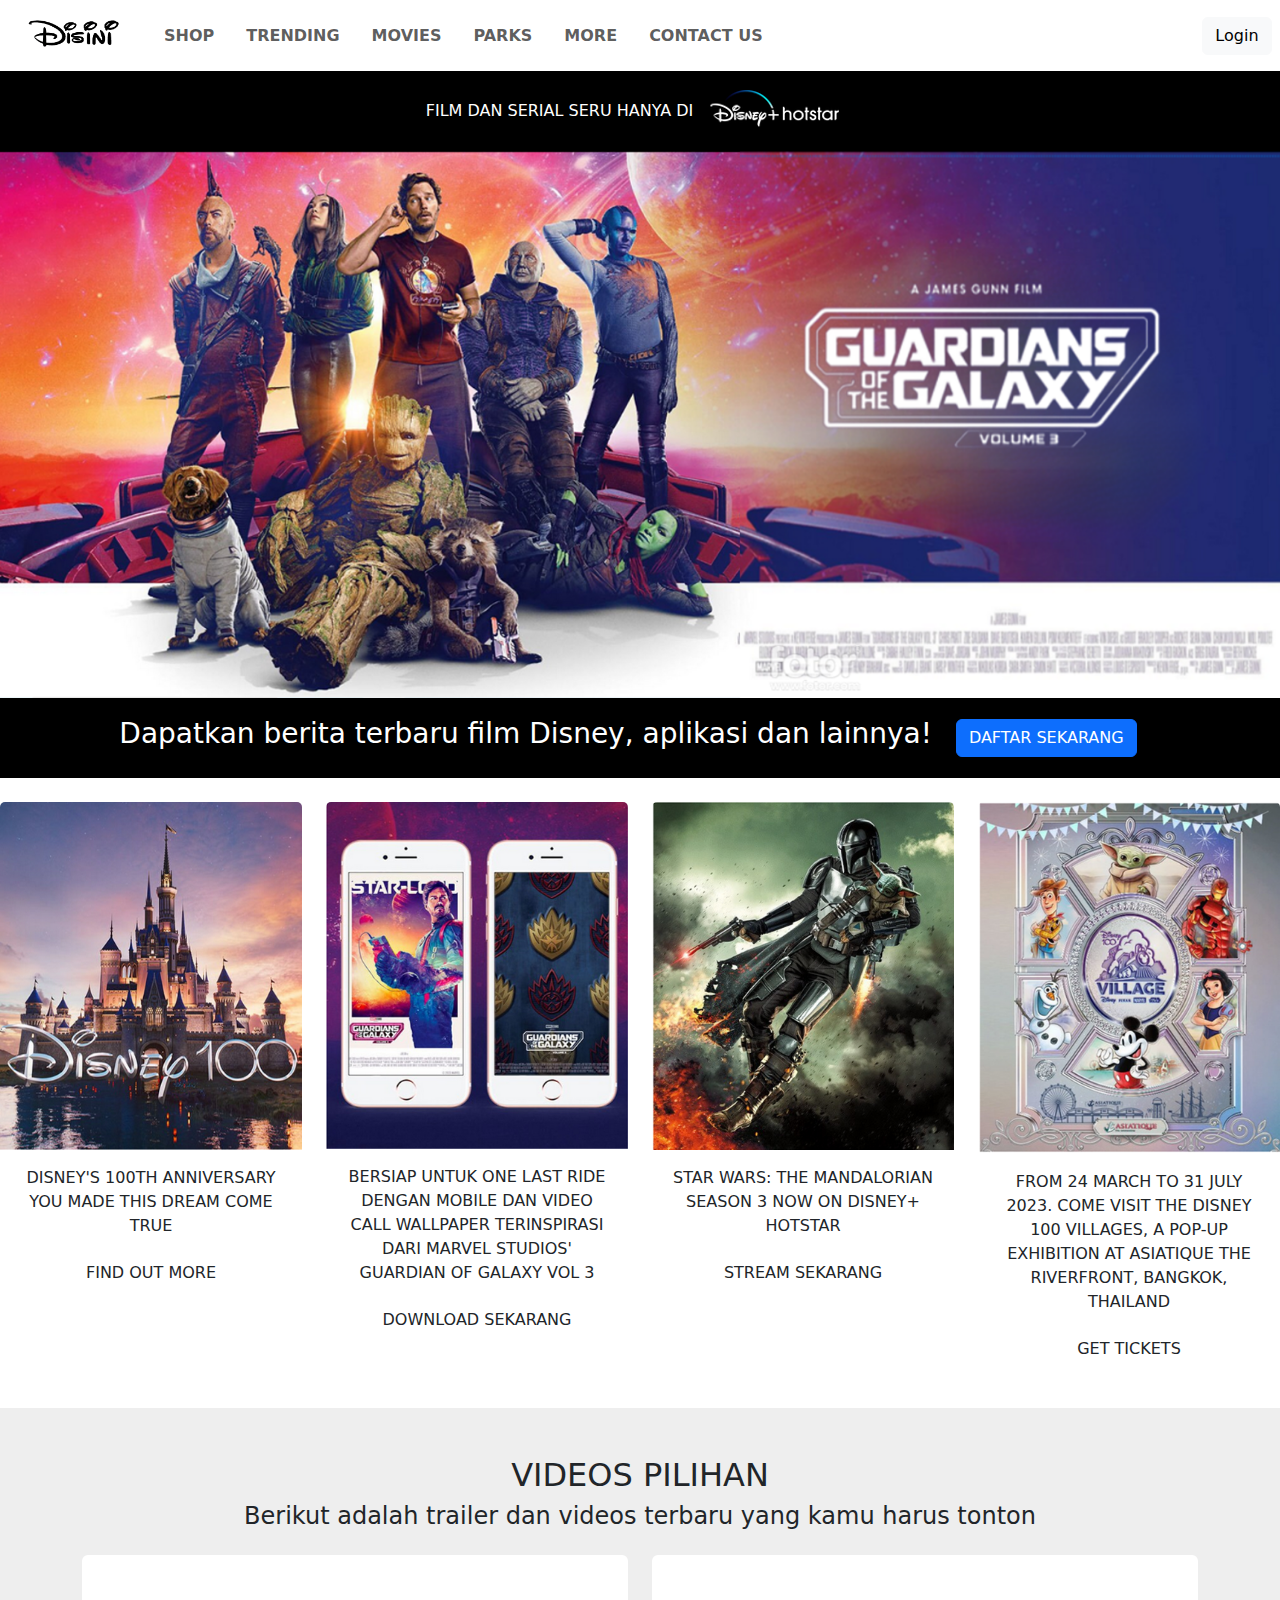
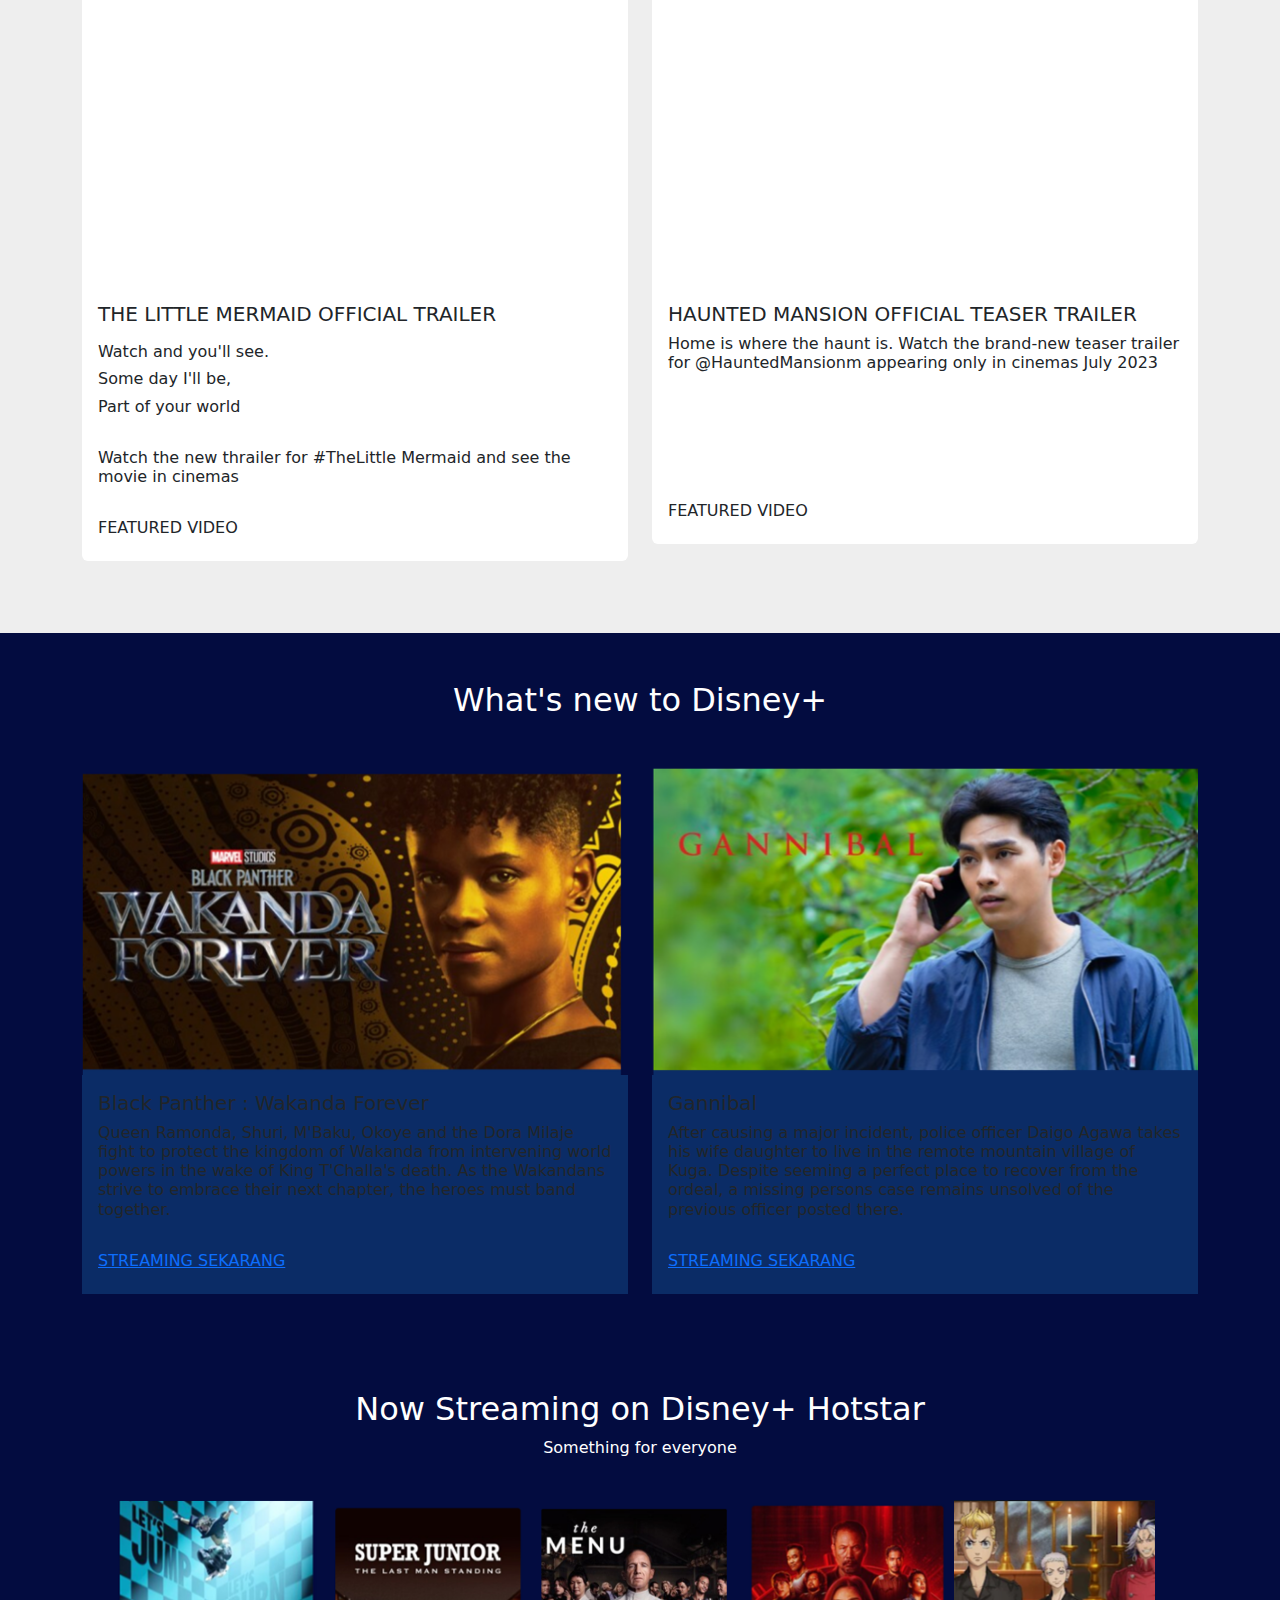
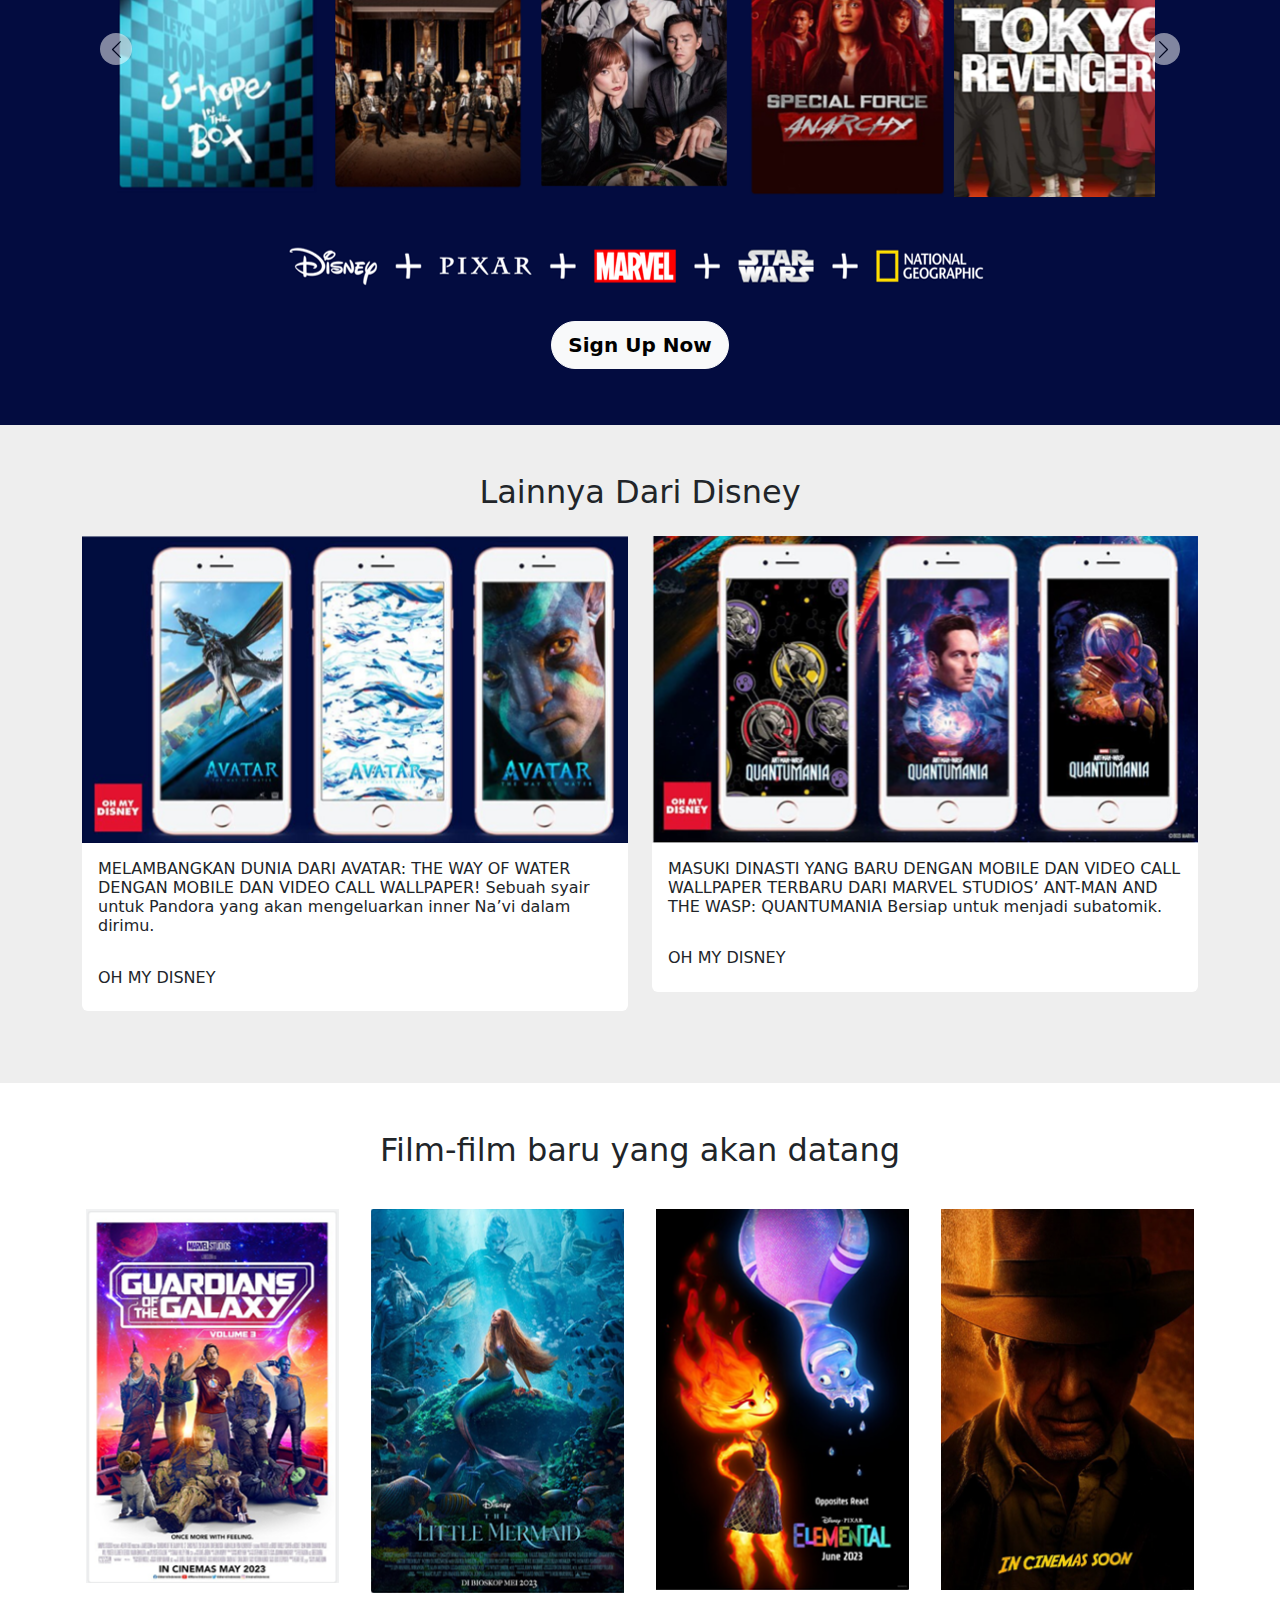
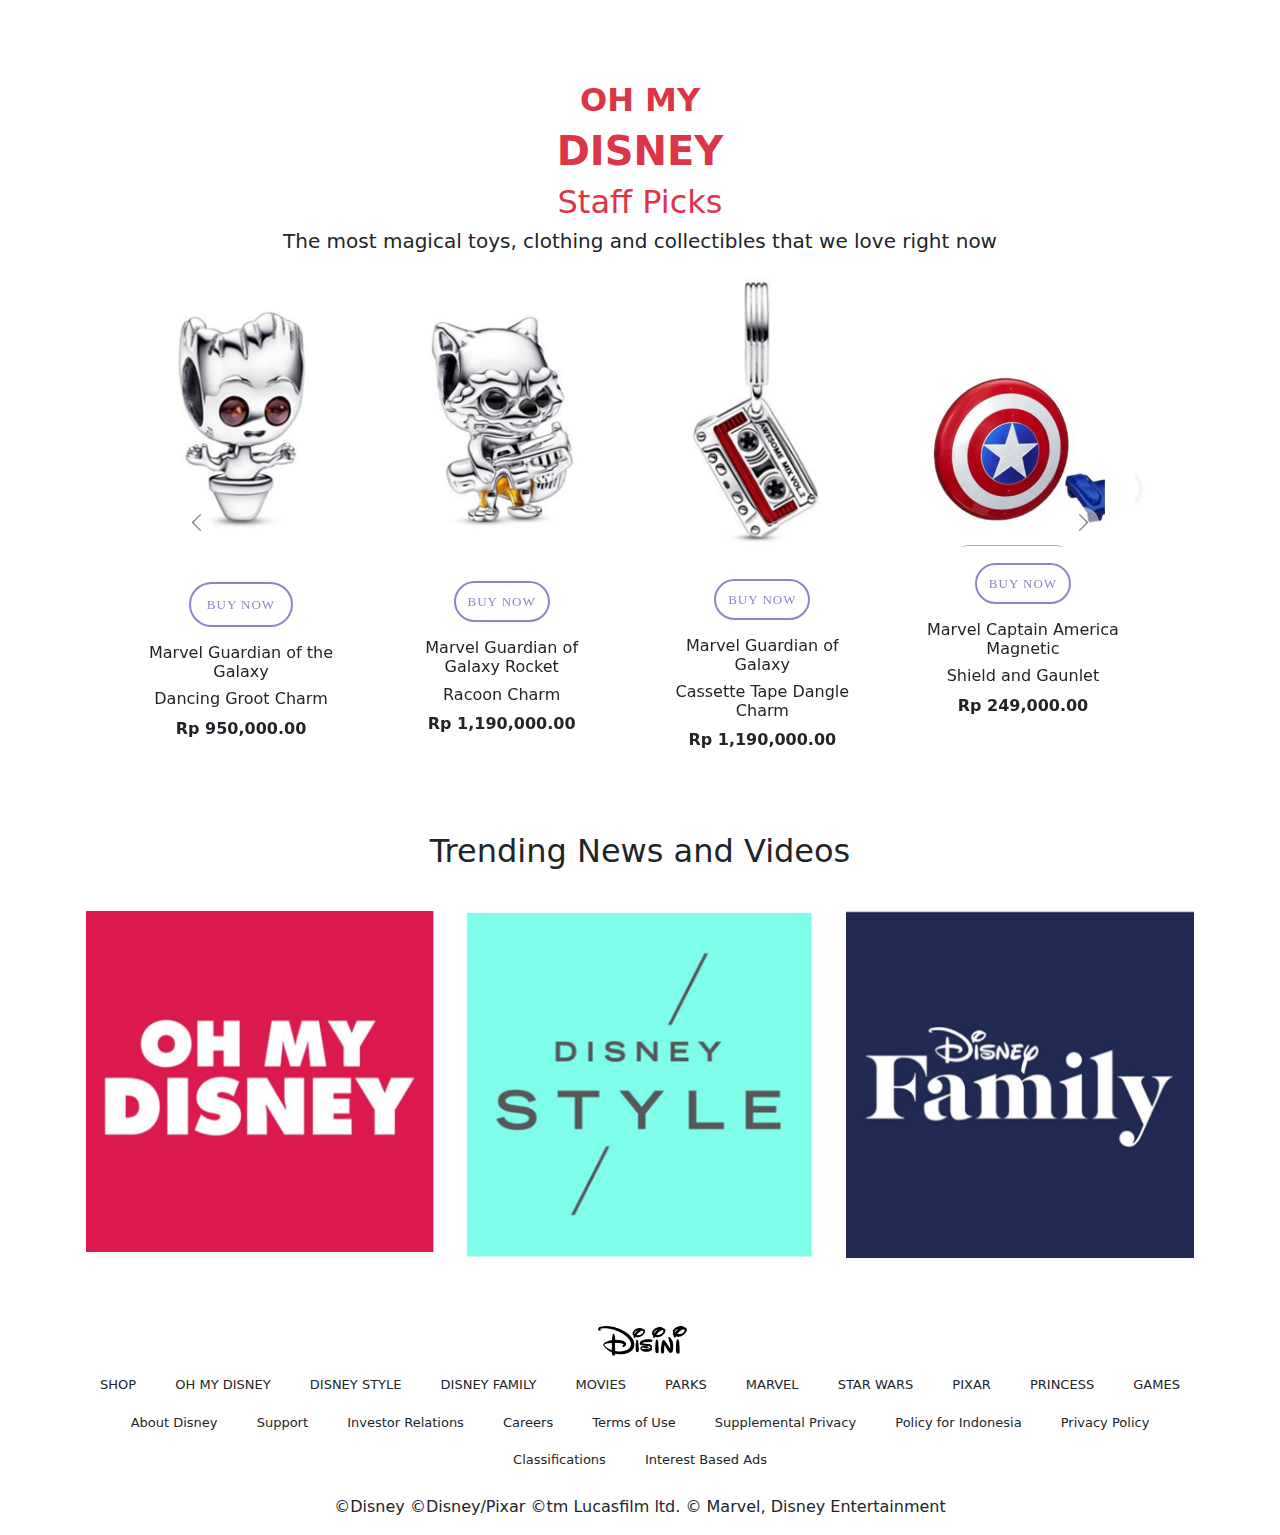
==== index.html @ a9463b2d "initial commit" ====
<!DOCTYPE html>
<html lang="en">
  <head>
    <meta charset="utf-8" />
    <meta name="viewport" content="width=device-width, initial-scale=1" />
    <title>Welcome to disini.id</title>
    <link href="https://cdn.jsdelivr.net/npm/bootstrap@5.2.3/dist/css/bootstrap.min.css" rel="stylesheet" />
    <link rel="stylesheet" href="style.css" />
  </head>
  <body>
    <nav class="navbar navbar-expand-lg navbar-light">
      <div class="container-fluid">
        <a class="navbar-brand" href="index.html">
          <img src="disney/dia.png" alt="" width="120" height="45" />
        </a>
        <button class="navbar-toggler" type="button" data-bs-toggle="collapse" data-bs-target="#navbarSupportedContent" aria-controls="navbarSupportedContent" aria-expanded="false" aria-label="Toggle navigation">
          <span class="navbar-toggler-icon"></span>
        </button>
        <div class="collapse navbar-collapse" id="navbarSupportedContent">
          <ul class="navbar-nav me-auto mb-lg-0">
            <li class="nav-item px-2">
              <a class="nav-link" aria-current="page" href="./pages/shop.html"><strong>SHOP</strong> </a>
            </li>
            <li class="nav-item px-2">
              <a class="nav-link" href="./pages/trending.html"><strong>TRENDING</strong> </a>
            </li>

            <li class="nav-item px-2">
              <a class="nav-link" href="./pages/movies.html"><strong>MOVIES</strong> </a>
            </li>

            <li class="nav-item px-2">
              <a class="nav-link" href="./pages/park.html" tabindex="-1"><strong>PARKS</strong> </a>
            </li>

            <li class="nav-item px-2">
              <a class="nav-link" href="./pages/more.html" tabindex="-1"><strong>MORE</strong> </a>
            </li>

            <li class="nav-item px-2">
              <a class="nav-link" href="./pages/contact.html" tabindex="-1"><strong>CONTACT US</strong> </a>
            </li>
          </ul>

          <!-- Si login + modal -->
          <form class="d-flex">
            <div class="container">
              <div class="row justify-content-center">
                <div class="col-md-8">
                  <button type="button" class="btn btn-light" data-bs-toggle="modal" data-bs-target="#my-modal">Login</button>

                  <div class="modal fade" id="my-modal" tabindex="-1" aria-labelledby="my-modal-label" aria-hidden="true">
                    <div class="modal-dialog">
                      <div class="modal-content">
                        <div class="modal-header">
                          <div class="container">
                            <h5 class="modal-title col-4 mx-auto" id="my-modal-label">Disney Account</h5>
                          </div>

                          <button type="button" class="btn-close" data-bs-dismiss="modal" aria-label="Close"></button>
                        </div>

                        <div class="modal-body text-center">
                          <label class="pb-4"> Enter your Email Address</label>
                          <br />
                          <input type="email" placeholder="Email address" style="width: 300px" />
                          <br /><br />
                          <button class="col-8 btn btn-primary" type="button">Continue</button>
                        </div>
                      </div>
                    </div>
                  </div>
                </div>
              </div>
            </div>
          </form>
        </div>
      </div>
    </nav>

    <!-- Gambar utama -->
    <div class="container-fluid">
      <div class="row no-gutter mb-4">
        <div class="col-md-12 black text-white d-flex justify-content-center align-items-center text-center">
          FILM DAN SERIAL SERU HANYA DI
          <img class="img-fluid" src="disney/logod.png" alt="" />
        </div>

        <div class="col-md-12">
          <img class="img-fluid" src="disney/gog.png" alt="" />
        </div>

        <div class="col-md-12 black text-white d-flex justify-content-center align-items-center">
          <h3 class="kecil1">Dapatkan berita terbaru film Disney, aplikasi dan lainnya!</h3>
          <button onclick="alert('Silahkan login terlebih dahulu')" class="btn btn-primary mx-4">DAFTAR SEKARANG</button>
        </div>
      </div>
    </div>

    <!-- 4 Gambar -->
    <div class="container-fluid p-0">
      <div class="row">
        <div class="col-lg-3 col-md-6 col-sm-6 text-center mb-4">
          <div class="card">
            <img src="disney/p1.png" class="card-img-top px-0" alt="..." />
            <div class="card-body">
              <p class="card-text">DISNEY'S 100TH ANNIVERSARY YOU MADE THIS DREAM COME TRUE</p>
              <a href="#" class="btn">FIND OUT MORE</a>
            </div>
          </div>
        </div>

        <div class="col-lg-3 col-md-6 col-sm-6 text-center mb-4">
          <div class="card">
            <img src="disney/p2.png" class="card-img-top" alt="..." />
            <div class="card-body">
              <p class="card-text">BERSIAP UNTUK ONE LAST RIDE DENGAN MOBILE DAN VIDEO CALL WALLPAPER TERINSPIRASI DARI MARVEL STUDIOS' GUARDIAN OF GALAXY VOL 3</p>
              <a href="#" class="btn">DOWNLOAD SEKARANG</a>
            </div>
          </div>
        </div>

        <div class="col-lg-3 col-md-6 col-sm-6 text-center mb-4">
          <div class="card">
            <img src="disney/p3.png" class="card-img-top" alt="..." />
            <div class="card-body">
              <p class="card-text">STAR WARS: THE MANDALORIAN SEASON 3 NOW ON DISNEY+ HOTSTAR</p>
              <a href="#" class="btn">STREAM SEKARANG</a>
            </div>
          </div>
        </div>

        <div class="col-lg-3 col-md-6 col-sm-6 text-center mb-4">
          <div class="card">
            <img src="disney/p4.png" class="card-img-top" alt="..." />
            <div class="card-body">
              <p class="card-text">FROM 24 MARCH TO 31 JULY 2023. COME VISIT THE DISNEY 100 VILLAGES, A POP-UP EXHIBITION AT ASIATIQUE THE RIVERFRONT, BANGKOK, THAILAND</p>
              <a href="#" class="btn">GET TICKETS</a>
            </div>
          </div>
        </div>
      </div>
    </div>

    <!-- Video pilihan -->
    <div class="container-fluid grey pb-5">
      <div class="row">
        <div class="col-md-12 mt-5">
          <div class="col-md-12 text-center mb-4">
            <h2>VIDEOS PILIHAN</h2>
            <h4>Berikut adalah trailer dan videos terbaru yang kamu harus tonton</h4>
          </div>

          <!-- 2 video -->
          <div class="container">
            <div class="row">
              <div class="col-lg-6 mb-4">
                <div class="card">
                  <div class="ratio ratio-16x9"><iframe width="640" height="360" src="https://secure.disney.com/embed/5f6c0b3fbc52aebd6b4f2a72?domain=video.disney.id" allowfullscreen frameborder="0"></iframe><br /></div>

                  <div class="card-body">
                    <h5 class="card-title pb-2">THE LITTLE MERMAID OFFICIAL TRAILER</h5>
                    <h6>Watch and you'll see.</h6>
                    <h6>Some day I'll be,</h6>
                    <h6>Part of your world</h6>
                    <br />
                    <h6>Watch the new thrailer for #TheLittle Mermaid and see the movie in cinemas</h6>
                    <br />
                    <h6>FEATURED VIDEO</h6>
                  </div>
                </div>
              </div>

              <div class="col-lg-6">
                <div class="card">
                  <div class="ratio ratio-16x9"><iframe width="640" height="360" src="https://secure.disney.com/embed/5f66f03d602b7ebd6b4f2a72?domain=video.disney.id" allowfullscreen frameborder="0"></iframe><br /></div>

                  <div class="card-body">
                    <h5>HAUNTED MANSION OFFICIAL TEASER TRAILER</h5>
                    <h6>Home is where the haunt is. Watch the brand-new teaser trailer for @HauntedMansionm appearing only in cinemas July 2023</h6>
                    <br /><br /><br /><br /><br />
                    <h6>FEATURED VIDEO</h6>
                  </div>
                </div>
              </div>
            </div>
          </div>
        </div>
      </div>
    </div>

    <!-- Whats new Biru Wakanda Forever -->
    <div class="container-fluid blue text-white">
      <div class="row">
        <div class="col-md-12 mt-5">
          <div class="col-md-12 text-center mb-5">
            <h2>What's new to Disney+</h2>
          </div>

          <!-- 2 video -->
          <div class="container">
            <div class="row">
              <div class="col-lg-6 mb-2 pb-4">
                <div class="card">
                  <div class="ratio ratio-16x9">
                    <img src="disney/wakanda.png" alt="" />
                  </div>

                  <div class="card-body forever">
                    <h5 class="card-title">Black Panther : Wakanda Forever</h5>
                    <h6>
                      Queen Ramonda, Shuri, M'Baku, Okoye and the Dora Milaje fight to protect the kingdom of Wakanda from intervening world powers in the wake of King T'Challa's death. As the Wakandans strive to embrace their next chapter,
                      the heroes must band together.
                    </h6>

                    <br />
                    <a href=""><h6>STREAMING SEKARANG</h6></a>
                  </div>
                </div>
              </div>

              <div class="col-lg-6 pb-5">
                <div class="card">
                  <div class="ratio ratio-16x9">
                    <img src="disney/gan.png" alt="" />
                  </div>

                  <div class="card-body forever">
                    <h5>Gannibal</h5>
                    <h6>
                      After causing a major incident, police officer Daigo Agawa takes his wife daughter to live in the remote mountain village of Kuga. Despite seeming a perfect place to recover from the ordeal, a missing persons case
                      remains unsolved of the previous officer posted there.
                    </h6>
                    <br />
                    <a href=""><h6>STREAMING SEKARANG</h6></a>
                  </div>
                </div>
              </div>
            </div>
          </div>
        </div>
      </div>
    </div>

    <!-- Now streaming on disney+ Hotstar-->
    <div class="container-fluid blue text-white pb-5">
      <div class="row">
        <div class="col-md-12 mt-5">
          <div class="col-md-12 text-center mb-4">
            <h2>Now Streaming on Disney+ Hotstar</h2>
            <p>Something for everyone</p>
          </div>
        </div>
      </div>

      <!-- 5 gambar REVENGER-->
      <div class="container-fluid mt-3 pb-3">
        <div class="row">
          <div class="col-md-12">
            <div id="slides-with-controls" class="carousel slide" data-bs-ride="carousel">
              <div class="carousel-inner">
                <div class="carousel-item active">
                  <!-- <div class="carousel-item active" data-bs-interval="false"> -->
                  <div class="row no-gutter d-flex justify-content-center">
                    <div class="col-md-2 col-lg-2 col-sm-2 col-6 pe-2">
                      <img src="disney/n1.png" class="card-img-top" alt="..." />
                    </div>

                    <div class="col-md-2 col-lg-2 col-sm-2 col-6 pe-2">
                      <img src="disney/n2.png" class="card-img-top" alt="..." />
                    </div>

                    <!-- <div class="col-md-2 col-lg-2 col-sm-2 col-6 pe-2 d-md-flex d-none"> -->
                    <div class="col-md-2 col-lg-2 col-sm-2 col-6 pe-2">
                      <img src="disney/n3.png" class="card-img-top" alt="..." />
                    </div>

                    <div class="col-md-2 col-lg-2 col-sm-2 col-6 pe-2">
                      <img src="disney/n4.png" class="card-img-top" alt="..." />
                    </div>

                    <div class="col-md-2 col-lg-2 col-sm-2 col-6 pe-2">
                      <img src="disney/n5.png" class="card-img-top" alt="..." />
                    </div>
                  </div>
                </div>

                <div class="carousel-item">
                  <div class="row no-gutter d-flex justify-content-center">
                    <div class="col-md-2 col-lg-2 col-sm-2 col-6 pe-2">
                      <img src="disney/n6.png" class="card-img-top" alt="..." />
                    </div>

                    <div class="col-md-2 col-lg-2 col-sm-2 col-6 pe-2">
                      <img src="disney/n7.png" class="card-img-top" alt="..." />
                    </div>

                    <div class="col-md-2 col-lg-2 col-sm-2 col-6 pe-2">
                      <img src="disney/n8.png" class="card-img-top" alt="..." />
                    </div>

                    <div class="col-md-2 col-lg-2 col-sm-2 col-6 pe-2">
                      <img src="disney/n9.png" class="card-img-top" alt="..." />
                    </div>

                    <div class="col-md-2 col-lg-2 col-sm-2 col-6">
                      <img src="disney/n10.png" class="card-img-top" alt="..." />
                    </div>
                  </div>
                </div>
              </div>

              <button class="carousel-control-prev" type="button" data-bs-target="#slides-with-controls" data-bs-slide="prev">
                <span class="carousel-control-prev-icon" aria-hidden="true"></span>
                <span class="visually-hidden">Previous</span>
              </button>
              <button class="carousel-control-next" type="button" data-bs-target="#slides-with-controls" data-bs-slide="next">
                <span class="carousel-control-next-icon" aria-hidden="true"></span>
                <span class="visually-hidden">Next</span>
              </button>
            </div>
          </div>
        </div>
      </div>

      <!-- logo disney pixar , dkk -->
      <div class="container-fluid">
        <div class="row no-gutter">
          <div class="col-md-12 text-center">
            <img class="img-fluid" src="disney/dis.png" alt="" />
          </div>
        </div>

        <div class="container mb-2">
          <div class="row">
            <div class="col text-center">
              <button type="button" class="btn btn-light rounded-pill btn-lg"><strong>Sign Up Now</strong></button>
            </div>
          </div>
        </div>
      </div>
    </div>
    <!-- Lainnya Dari Disney -->
    <div class="container-fluid grey pb-4">
      <div class="row">
        <div class="col-md-12 mt-5">
          <div class="col-md-12 text-center mb-4">
            <h2>Lainnya Dari Disney</h2>
          </div>

          <!-- 2 video -->
          <div class="container">
            <div class="row">
              <div class="col-lg-6 mb-5">
                <div class="card">
                  <div class="ratio ratio-16x9">
                    <img src="disney/lain1.png" alt="" />
                  </div>

                  <div class="card-body">
                    <h6>MELAMBANGKAN DUNIA DARI AVATAR: THE WAY OF WATER DENGAN MOBILE DAN VIDEO CALL WALLPAPER! Sebuah syair untuk Pandora yang akan mengeluarkan inner Na’vi dalam dirimu.</h6>

                    <br />
                    <h6>OH MY DISNEY</h6>
                  </div>
                </div>
              </div>

              <div class="col-lg-6">
                <div class="card">
                  <div class="ratio ratio-16x9">
                    <img src="disney/lain2.png" alt="" />
                  </div>

                  <div class="card-body">
                    <h6>MASUKI DINASTI YANG BARU DENGAN MOBILE DAN VIDEO CALL WALLPAPER TERBARU DARI MARVEL STUDIOS’ ANT-MAN AND THE WASP: QUANTUMANIA Bersiap untuk menjadi subatomik.</h6>
                    <br />
                    <h6>OH MY DISNEY</h6>
                  </div>
                </div>
              </div>
            </div>
          </div>
        </div>
      </div>
    </div>

    <!-- Film film baru kata nya aja -->
    <div class="container-fluid">
      <div class="row">
        <div class="col-md-12 mt-5">
          <div class="col-md-12 text-center mb-4">
            <h2>Film-film baru yang akan datang</h2>
          </div>
        </div>
      </div>
    </div>

    <!-- Film film baru -->
    <div class="container pb-4">
      <div class="row">
        <div class="col-lg-3 col-md-6 col-6 p-3">
          <div class="thumbnail">
            <a href="" target="_blank">
              <img src="disney/movies/f1.png" alt="Lights" style="width: 100%" />
            </a>
          </div>
        </div>
        <div class="col-lg-3 col-md-6 col-6 p-3">
          <div class="thumbnail">
            <a href="" target="_blank">
              <img src="disney/movies/f2.png" alt="Nature" style="width: 100%" />
            </a>
          </div>
        </div>
        <div class="col-lg-3 col-md-6 col-6 p-3">
          <div class="thumbnail">
            <a href="" target="_blank">
              <img src="disney/movies/f3.png" alt="Fjords" style="width: 100%" />
            </a>
          </div>
        </div>
        <div class="col-lg-3 col-md-6 col-6 p-3">
          <div class="thumbnail">
            <a href="" target="_blank">
              <img src="disney/movies/f4.png" alt="Fjords" style="width: 100%" />
            </a>
          </div>
        </div>
      </div>
    </div>

    <!-- oh my disney kata nya ja -->
    <div class="container-fluid">
      <div class="row">
        <div class="col-md-12 mt-5">
          <div class="col-md-12 text-center text-danger">
            <h2 class="oh">OH MY</h2>
            <h1 class="oh">DISNEY</h1>
            <h2>Staff Picks</h2>
            <h5 class="text-dark">The most magical toys, clothing and collectibles that we love right now</h5>
          </div>
        </div>
      </div>
    </div>

    <!-- OH MY DISNEY STAFF -->
    <div class="container-fluid mt-3 pb-3">
      <div class="row justify-content-center">
        <div class="col-md-10">
          <div id="slides-with-controls1" class="carousel slide" data-bs-ride="carousel">
            <div class="carousel-inner">
              <div class="carousel-item active">
                <div class="container-fluid">
                  <div class="row no-gutter">
                    <div class="col-md-3 col-lg-3 col-sm-3 col-6 pe-3 text-center">
                      <div class="card hilang">
                        <img src="disney/oh1.png" class="card-img-top" alt="..." />
                        <div class="card-body">
                          <a href="#" class="btn btn-default mb-3 btn-lg">BUY NOW</a>
                          <h6 class="card-text">Marvel Guardian of the Galaxy</h6>
                          <h6>Dancing Groot Charm</h6>
                          <strong>Rp 950,000.00</strong>
                        </div>
                      </div>
                    </div>

                    <div class="col-md-3 col-lg-3 col-sm-3 col-6 pe-3 text-center">
                      <div class="card hilang">
                        <img src="disney/oh2.png" class="card-img-top" alt="..." />
                        <div class="card-body">
                          <a href="#" class="btn btn-default mb-3">BUY NOW</a>
                          <h6 class="card-text">Marvel Guardian of Galaxy Rocket</h6>
                          <h6>Racoon Charm</h6>
                          <strong>Rp 1,190,000.00</strong>
                        </div>
                      </div>
                    </div>

                    <div class="col-md-3 col-lg-3 col-sm-3 col-6 pe-3 text-center">
                      <div class="card hilang">
                        <img src="disney/oh3.png" class="card-img-top" alt="..." />
                        <div class="card-body">
                          <a href="#" class="btn btn-default mb-3">BUY NOW</a>
                          <h6 class="card-text">Marvel Guardian of Galaxy</h6>
                          <h6>Cassette Tape Dangle Charm</h6>
                          <strong>Rp 1,190,000.00</strong>
                        </div>
                      </div>
                    </div>

                    <div class="col-md-3 col-lg-3 col-sm-3 col-6 pe-3 text-center">
                      <div class="card hilang">
                        <img src="disney/oh4.png" class="card-img-top" alt="..." />
                        <div class="card-body">
                          <a href="#" class="btn btn-default mb-3">BUY NOW</a>
                          <h6 class="card-text">Marvel Captain America Magnetic</h6>
                          <h6>Shield and Gaunlet</h6>
                          <strong>Rp 249,000.00</strong>
                        </div>
                      </div>
                    </div>
                  </div>
                </div>
              </div>
              <div class="carousel-item">
                <div class="container-fluid">
                  <div class="row no-gutter">
                    <div class="col-md-3 col-lg-3 col-sm-3 col-6 pe-3 text-center">
                      <div class="card hilang">
                        <img src="disney/oh5.png" class="card-img-top" alt="..." />
                        <div class="card-body">
                          <a href="#" class="btn btn-default mb-3">BUY NOW</a>
                          <h6 class="card-text">Marvel Spiderman Bata Sepatu Anak</h6>
                          <h6>Laki-laki Series Avenger Vamper</h6>
                          <strong> 399,900.00</strong>
                        </div>
                      </div>
                    </div>

                    <div class="col-md-3 col-lg-3 col-sm-3 col-6 pe-3 text-center">
                      <div class="card hilang">
                        <img src="disney/oh6.png" class="card-img-top" alt="..." />
                        <div class="card-body">
                          <a href="#" class="btn btn-default mb-3">BUY NOW</a>
                          <h6 class="card-text">Marvel Hulk Roulette Plush Hulk</h6>
                          <h6>Mainan Boneka Anak</h6>
                          <strong>119,900.00</strong>
                        </div>
                      </div>
                    </div>

                    <div class="col-md-3 col-lg-3 col-sm-3 col-6 pe-3 text-center">
                      <div class="card hilang">
                        <img src="disney/oh7.png" class="card-img-top" alt="..." />
                        <div class="card-body">
                          <a href="#" class="btn btn-default mb-3">BUY NOW</a>
                          <h6 class="card-text">MArvel's Eternal LEGO 76154 Deviant</h6>
                          <h6>Mabush Building Kit</h6>
                          <strong>356,000.00</strong>
                        </div>
                      </div>
                    </div>

                    <div class="col-md-3 col-lg-3 col-sm-3 col-6 pe-3 text-center">
                      <div class="card hilang">
                        <img src="disney/oh8.png" class="card-img-top" alt="..." />
                        <div class="card-body">
                          <a href="#" class="btn btn-default mb-3">BUY NOW</a>
                          <h6 class="card-text">Marvel White T-shirt Couple Family</h6>
                          <strong>279,900.00</strong>
                        </div>
                      </div>
                    </div>
                  </div>
                </div>
              </div>
            </div>
            <button class="carousel-control-prev" type="button" data-bs-target="#slides-with-controls1" data-bs-slide="prev">
              <span class="carousel-control-prev-icon" aria-hidden="true"></span>
              <span class="visually-hidden">Previous</span>
            </button>
            <button class="carousel-control-next" type="button" data-bs-target="#slides-with-controls1" data-bs-slide="next">
              <span class="carousel-control-next-icon" aria-hidden="true"></span>
              <span class="visually-hidden">Next</span>
            </button>
          </div>
        </div>
      </div>
    </div>

    <!-- Trending News and Videos kata aja-->
    <div class="container-fluid">
      <div class="row">
        <div class="col-md-12 mt-5">
          <div class="col-md-12 text-center mb-4">
            <h2>Trending News and Videos</h2>
          </div>
        </div>
      </div>
    </div>

    <!-- Trending News and Videos -->
    <div class="container pb-4">
      <div class="row">
        <div class="col-lg-4 col-md-4 col-sm-4 p-3">
          <div class="thumbnail">
            <a href="" target="_blank">
              <img src="disney/t1.png" alt="Lights" style="width: 100%" />
            </a>
          </div>
        </div>
        <div class="col-lg-4 col-md-4 col-sm-4 p-3">
          <div class="thumbnail">
            <a href="" target="_blank">
              <img src="disney/t2.png" alt="Nature" style="width: 100%" />
            </a>
          </div>
        </div>
        <div class="col-lg-4 col-md-4 col-sm-4 p-3">
          <div class="thumbnail">
            <a href="" target="_blank">
              <img src="disney/t3.png" alt="Fjords" style="width: 100%" />
            </a>
          </div>
        </div>
      </div>
    </div>

    <footer class="text-center text-white">
      <!-- Grid container -->

      <div class="container pt-4">
        <img src="disney/d.png" width="120" alt="" />
        <section>
          <a class="btn btn-link btn-floating btn-lg text-dark kecil" href="#!" role="button" data-mdb-ripple-color="dark">SHOP</a>

          <a class="btn btn-link btn-floating btn-lg text-dark kecil" href="#!" role="button" data-mdb-ripple-color="dark">OH MY DISNEY</a>

          <a class="btn btn-link btn-floating btn-lg text-dark kecil" href="#!" role="button" data-mdb-ripple-color="dark">DISNEY STYLE</a>

          <a class="btn btn-link btn-floating btn-lg text-dark kecil" href="#!" role="button" data-mdb-ripple-color="dark">DISNEY FAMILY</a>

          <a class="btn btn-link btn-floating btn-lg text-dark kecil" href="#!" role="button" data-mdb-ripple-color="dark">MOVIES</a>

          <a class="btn btn-link btn-floating btn-lg text-dark kecil" href="#!" role="button" data-mdb-ripple-color="dark">PARKS</a>

          <a class="btn btn-link btn-floating btn-lg text-dark kecil" href="#!" role="button" data-mdb-ripple-color="dark">MARVEL</a>

          <a class="btn btn-link btn-floating btn-lg text-dark kecil" href="#!" role="button" data-mdb-ripple-color="dark">STAR WARS</a>

          <a class="btn btn-link btn-floating btn-lg text-dark kecil" href="#!" role="button" data-mdb-ripple-color="dark">PIXAR</a>

          <a class="btn btn-link btn-floating btn-lg text-dark kecil" href="#!" role="button" data-mdb-ripple-color="dark">PRINCESS</a>

          <a class="btn btn-link btn-floating btn-lg text-dark kecil" href="#!" role="button" data-mdb-ripple-color="dark">GAMES</a>
        </section>
      </div>

      <!-- Footer -->
      <div class="container">
        <section>
          <a class="btn btn-link btn-floating btn-lg text-dark kecil" href="#!" role="button" data-mdb-ripple-color="dark">About Disney</a>

          <a class="btn btn-link btn-floating btn-lg text-dark kecil" href="#!" role="button" data-mdb-ripple-color="dark">Support</a>

          <a class="btn btn-link btn-floating btn-lg text-dark kecil" href="#!" role="button" data-mdb-ripple-color="dark">Investor Relations</a>

          <a class="btn btn-link btn-floating btn-lg text-dark kecil" href="#!" role="button" data-mdb-ripple-color="dark">Careers</a>

          <a class="btn btn-link btn-floating btn-lg text-dark kecil" href="#!" role="button" data-mdb-ripple-color="dark">Terms of Use</a>

          <a class="btn btn-link btn-floating btn-lg text-dark kecil" href="#!" role="button" data-mdb-ripple-color="dark">Supplemental Privacy</a>

          <a class="btn btn-link btn-floating btn-lg text-dark kecil" href="#!" role="button" data-mdb-ripple-color="dark">Policy for Indonesia</a>

          <a class="btn btn-link btn-floating btn-lg text-dark kecil" href="#!" role="button" data-mdb-ripple-color="dark">Privacy Policy</a>

          <a class="btn btn-link btn-floating btn-lg text-dark kecil" href="#!" role="button" data-mdb-ripple-color="dark">Classifications</a>

          <a class="btn btn-link btn-floating btn-lg text-dark kecil" href="#!" role="button" data-mdb-ripple-color="dark">Interest Based Ads</a>
        </section>
        <!-- Section: Social media -->
      </div>

      <!-- Copyright -->
      <div class="text-center text-dark p-3">©Disney ©Disney/Pixar ©tm Lucasfilm ltd. © Marvel, Disney Entertainment</div>
      <!-- Copyright -->
    </footer>
    <script src="https://cdn.jsdelivr.net/npm/@popperjs/core@2.11.6/dist/umd/popper.min.js"></script>
    <script src="https://cdn.jsdelivr.net/npm/bootstrap@5.2.3/dist/js/bootstrap.min.js"></script>
  </body>
</html>
---- style.css ----
.no-gutter > [class*="col-"] {
  padding-right: 0;
  padding-left: 0;
}

.img-gallery {
  width: 80%;
  margin: 100px auto 50px;
  display: grid;
  grid-template-columns: repeat(auto-fit, minmax(250px, 1fr));
  grid-gap: 30px;
}

.img-gallery img {
  width: 100%;
  cursor: pointer;
  transition: 1s ease;
}

.img-gallery img:hover {
  transform: scale(0.8);
  box-shadow: 0 32px 75px rgba(68, 77, 136, 0.2);
}

/* Wrapper */
.imageWrapper {
  width: 100%;
  height: 100vh;
  background: rgba(0, 0, 0, 0.9);
  position: fixed;
  top: 0;
  left: 0;
  display: none;
  justify-content: center;
  align-items: center;
  z-index: 100;
}

.imageWrapper img {
  width: 90%;
  max-width: 500px;
}

.imageWrapper span {
  position: absolute;
  top: 5%;
  right: 5%;
  font-size: 30px;
  font-family: sans-serif;
  color: #fff;
  cursor: pointer;
}

.black {
  background-color: black;
  height: 80px;
}

.grey {
  background-color: #eeeeee;
}

.blue {
  background-color: #030c40;
}

.biru {
  background-color: lightblue;
}

.forever {
  background-color: #0b2c66;
}

.card {
  border: none;
}

.btn-default {
  font-family: Raleway-SemiBold;
  font-size: 13px;
  color: rgba(108, 88, 179, 0.75);
  letter-spacing: 1px;
  line-height: 25px;
  border: 2px solid rgba(108, 89, 179, 0.75);
  border-radius: 40px;
  background: transparent;
  transition: all 0.3s ease 0s;
}

.btn-default:hover {
  color: #fff;
  background: blue;
  border: 2px solid rgba(108, 89, 179, 0.75);
}

.hilang {
  border: none;
}

.kecil {
  font-size: 13px;
  text-decoration: none;
}

.oh {
  font-weight: 900;
}

.carousel-control-prev-icon,
.carousel-control-next-icon {
  background-color: #fff;
  border-radius: 50%;
  background-size: 65%;
}

.carousel-control-prev-icon {
  background-image: url("data:image/svg+xml,%3csvg xmlns='http://www.w3.org/2000/svg' viewBox='0 0 16 16' fill='%23000'%3e%3cpath d='M11.354 1.646a.5.5 0 0 1 0 .708L5.707 8l5.647 5.646a.5.5 0 0 1-.708.708l-6-6a.5.5 0 0 1 0-.708l6-6a.5.5 0 0 1 .708 0z'/%3e%3c/svg%3e");
}

.carousel-control-next-icon {
  background-image: url("data:image/svg+xml,%3csvg xmlns='http://www.w3.org/2000/svg' viewBox='0 0 16 16' fill='%23000'%3e%3cpath d='M4.646 1.646a.5.5 0 0 1 .708 0l6 6a.5.5 0 0 1 0 .708l-6 6a.5.5 0 0 1-.708-.708L10.293 8 4.646 2.354a.5.5 0 0 1 0-.708z'/%3e%3c/svg%3e");
}

@media only screen and (max-width: 963px) {
  .kecil1 {
    font-size: 22px;
    text-align: center;
  }

  textarea {
    width: 500px;
  }
}

@media only screen and (max-width: 600px) {
  .kecil1 {
    font-size: 16px;
    text-align: center;
  }

  textarea {
    width: 380px;
  }
}
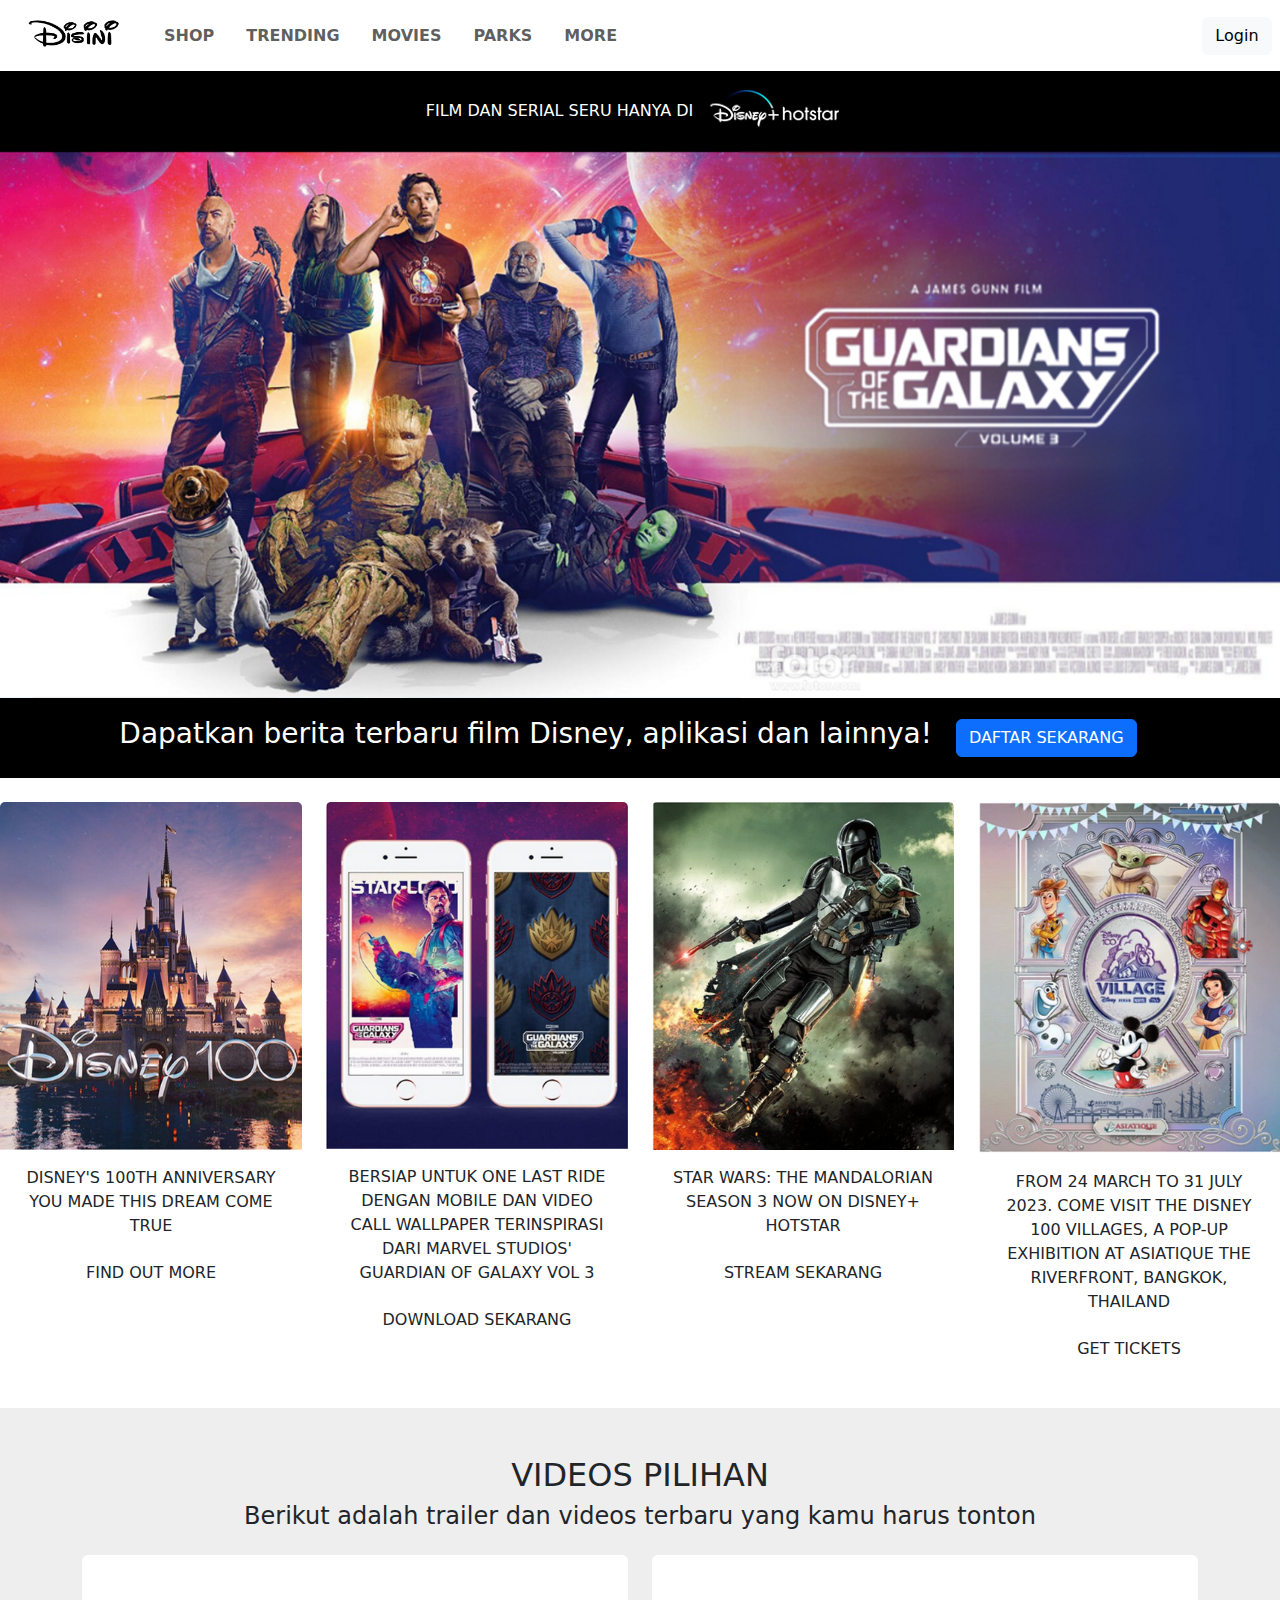
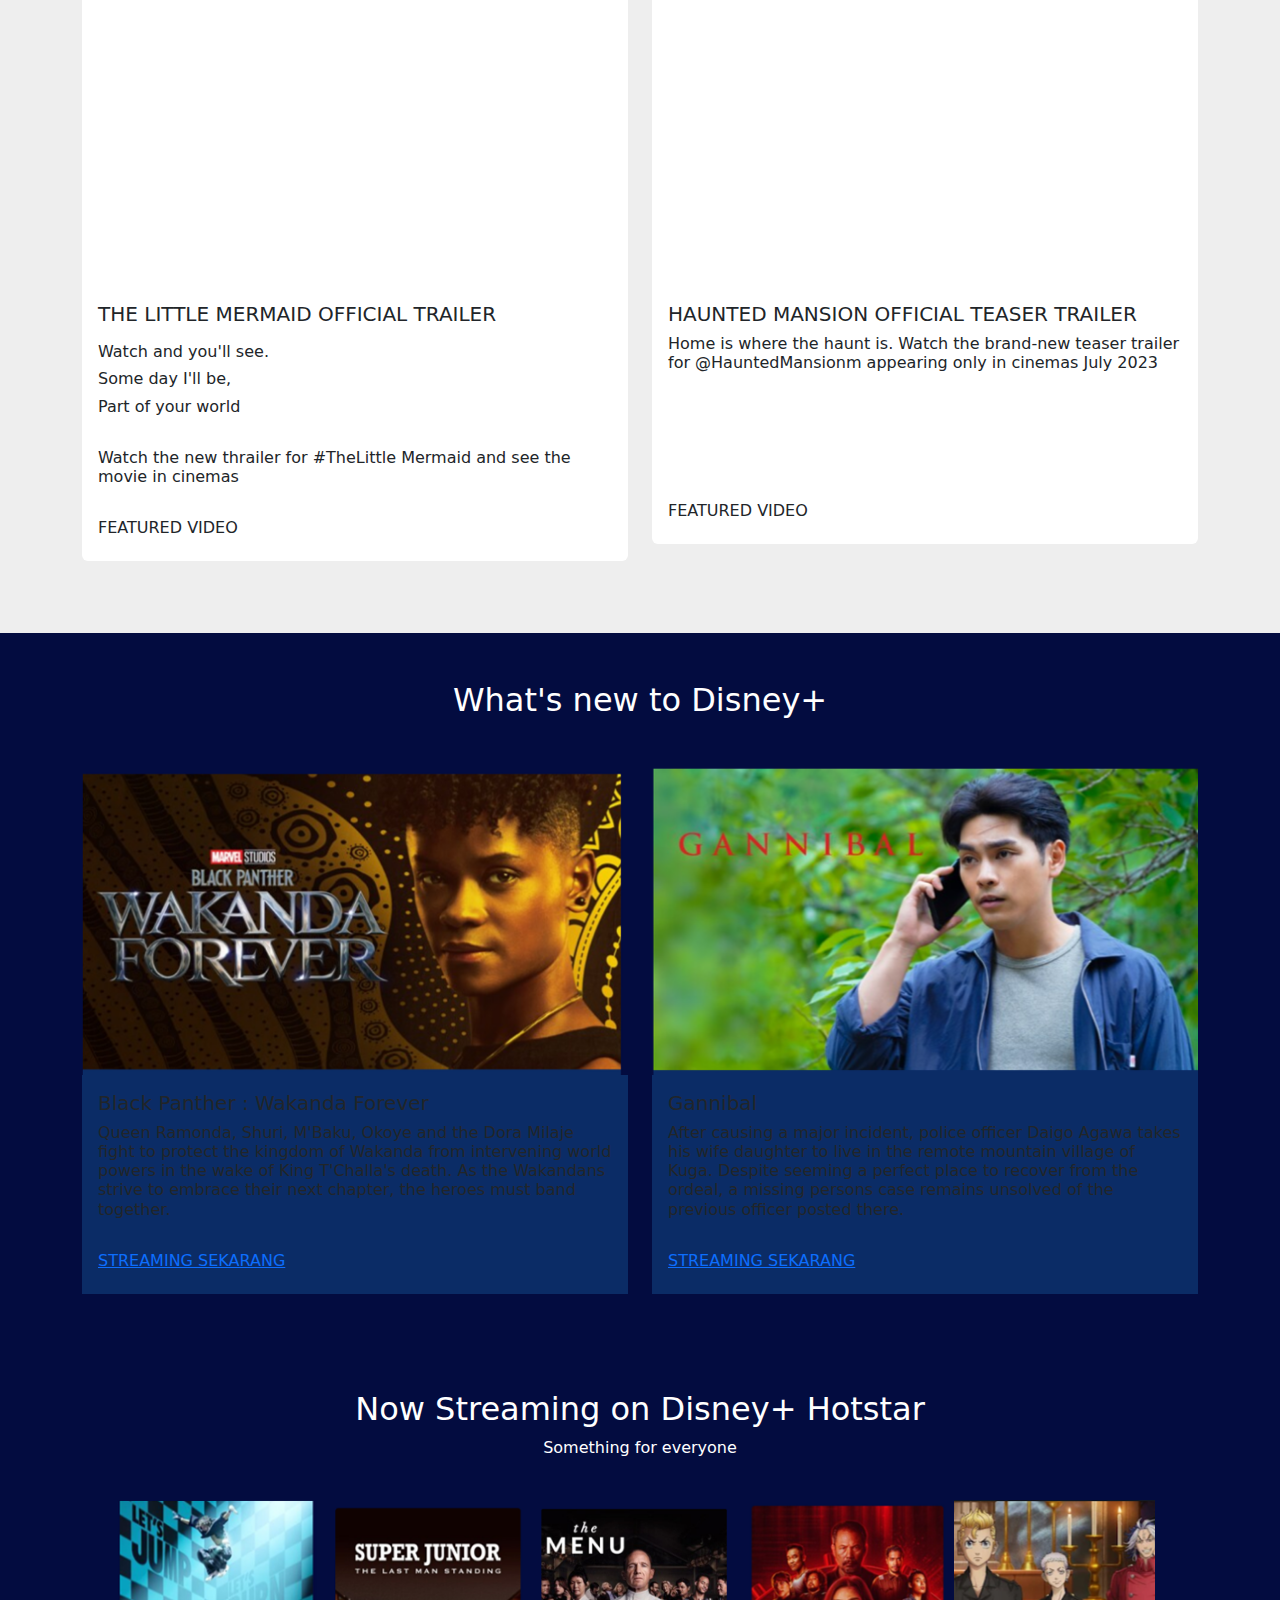
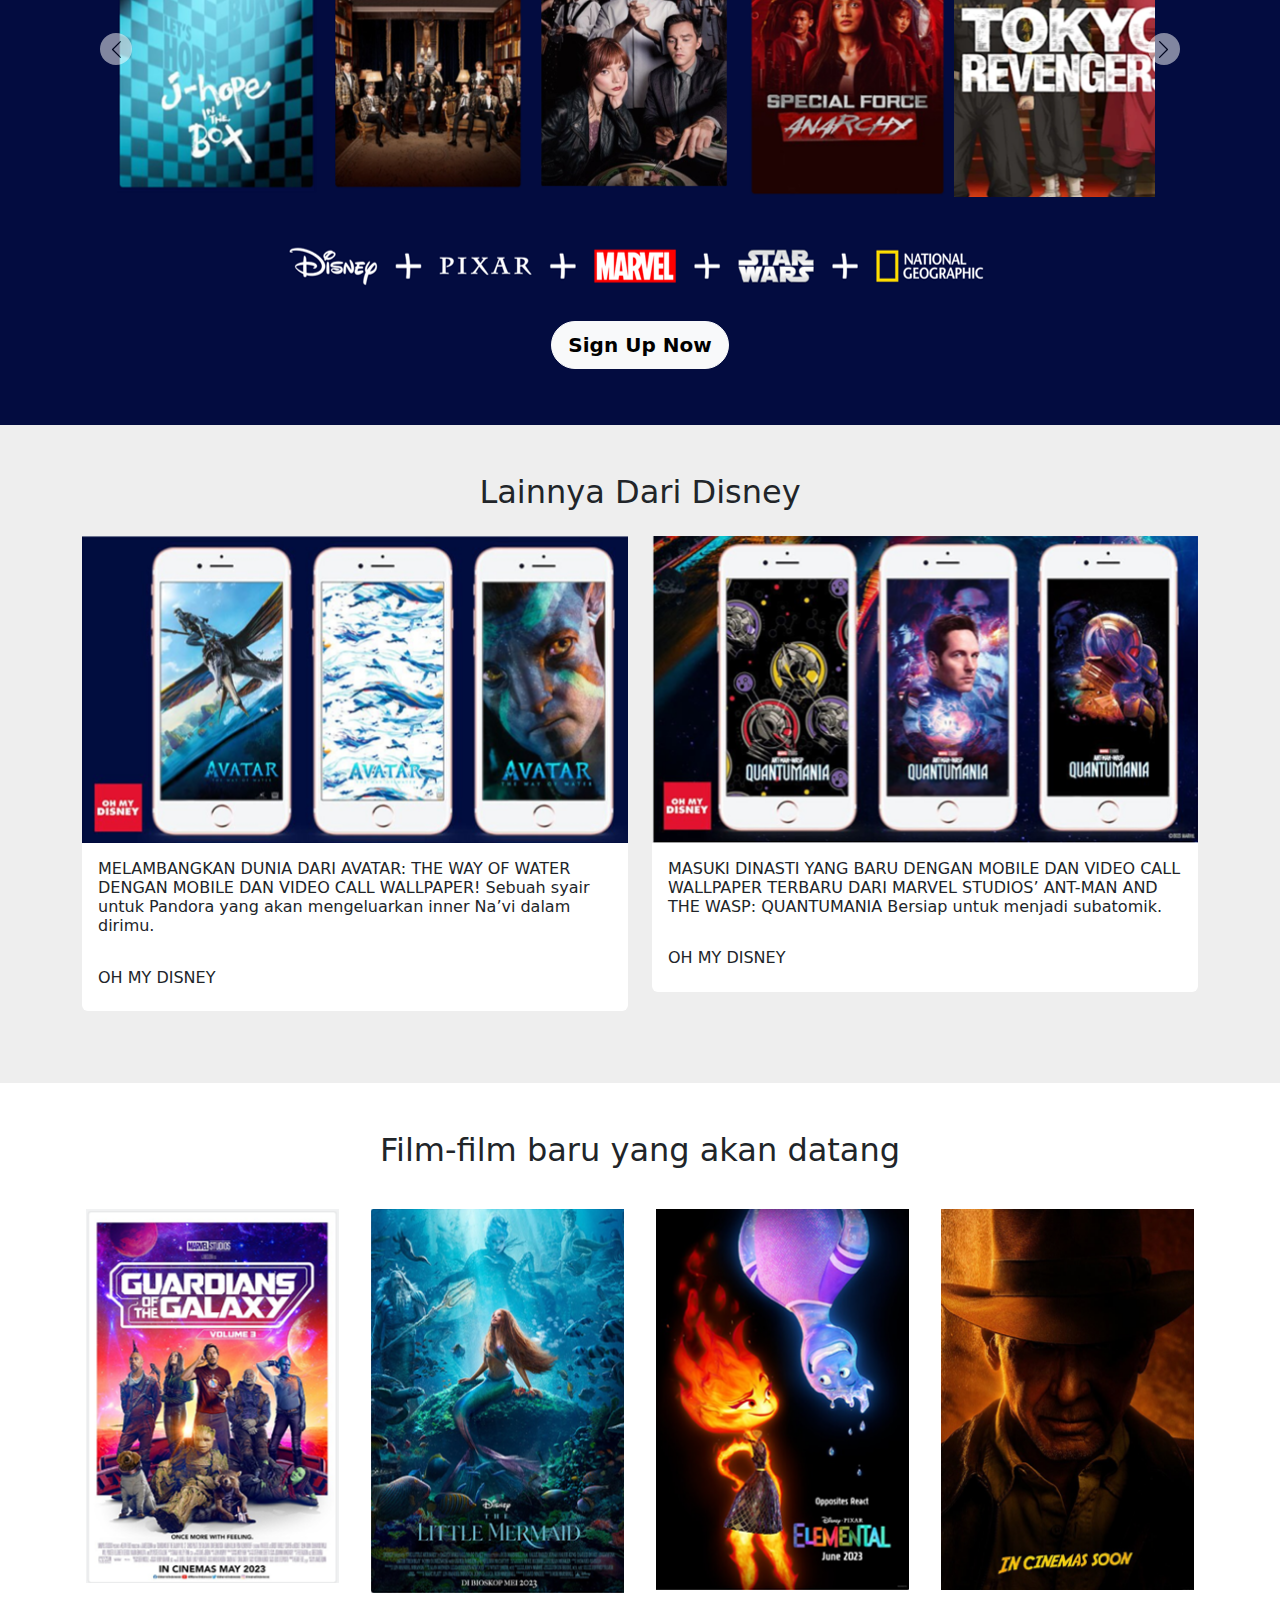
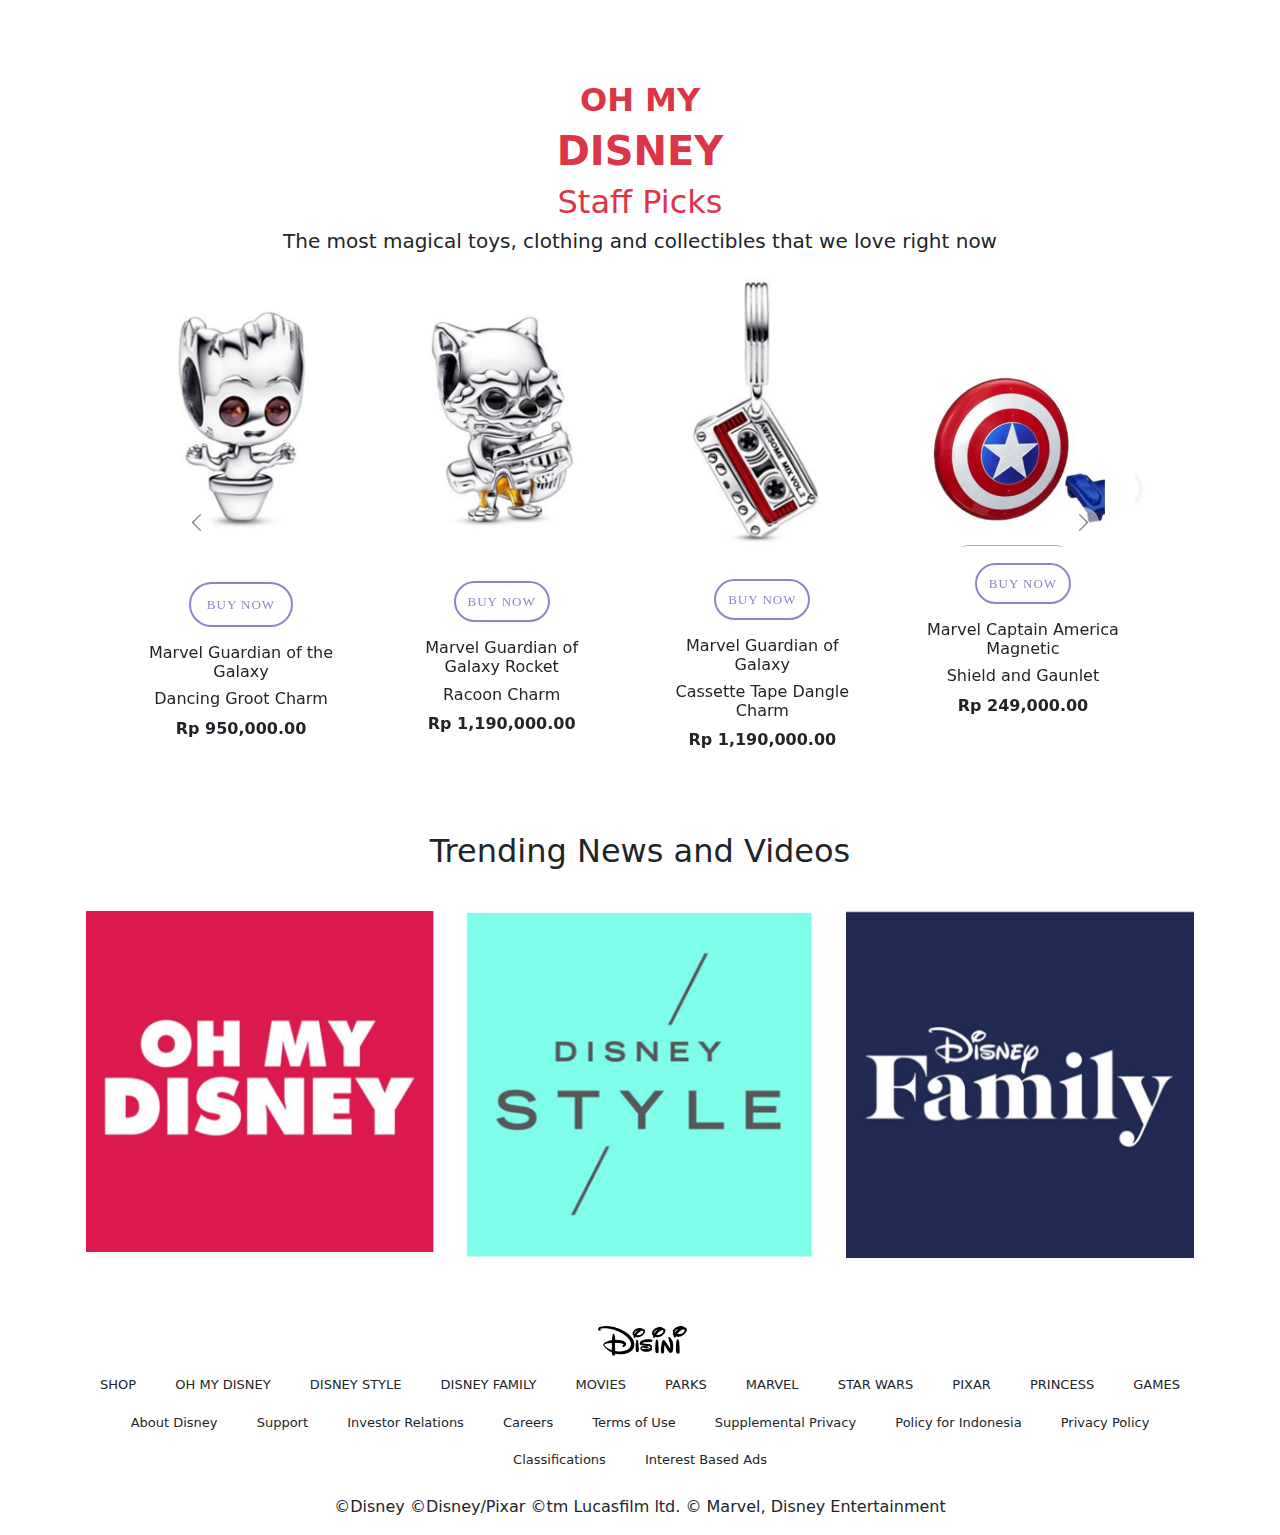
==== commit 6c5b0df4: "update terbaru" ====
--- a/index.html
+++ b/index.html
@@ -36,10 +36,6 @@
             <li class="nav-item px-2">
               <a class="nav-link" href="./pages/more.html" tabindex="-1"><strong>MORE</strong> </a>
             </li>
-
-            <li class="nav-item px-2">
-              <a class="nav-link" href="./pages/contact.html" tabindex="-1"><strong>CONTACT US</strong> </a>
-            </li>
           </ul>
 
           <!-- Si login + modal -->
